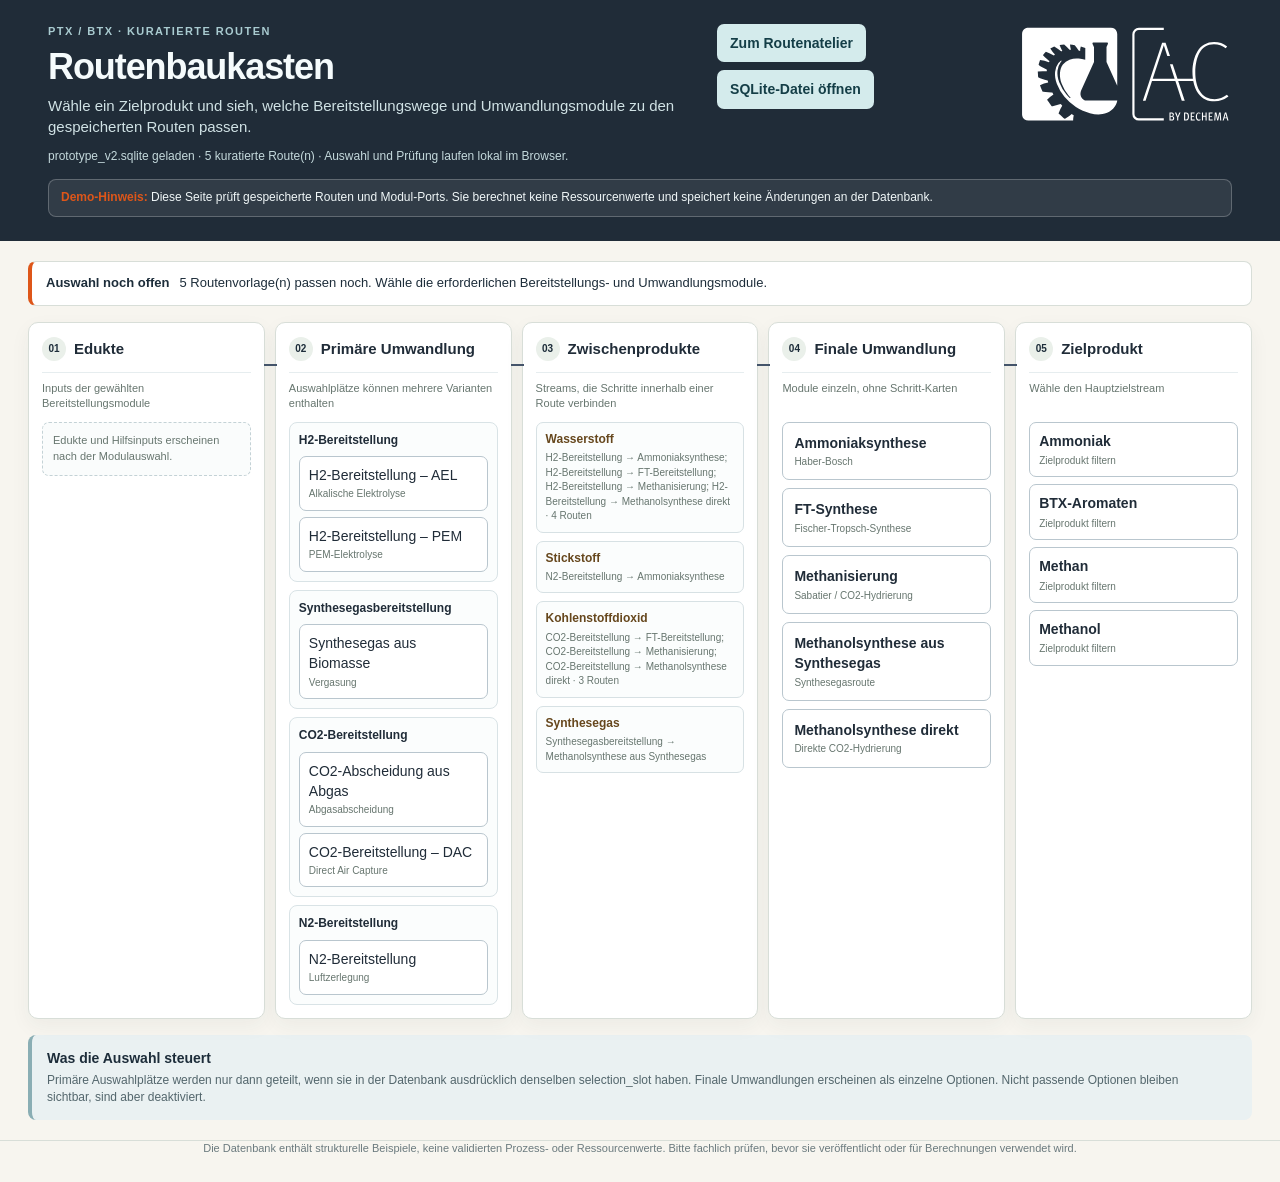
==== index.html @ 5609c254 "first draft of UI" ====
<!doctype html>
<html lang="de">
<head>
<meta charset="utf-8">
<meta name="viewport" content="width=device-width, initial-scale=1">
<title>Routenbaukasten – PtX / BtX</title>
<link href="favicon.ico" rel="icon">
<link rel="stylesheet" href="styles.css">

<style>
:root {
  --ink: #202C38; /* AC Farbe */
  --green: #7FC818; /* AC Farbe */
  --mint: #44546A;  /* AC Farbe */
  --amber: #DE5619; /* AC Farbe */
  --paper: #f7f5ef; /* Backgroundfarbe */
  --white: #fff;
  --text: #1D2D3A;  /* AC Farbe */
  --muted: #67766f;
  --line: #d8ded8;
  --pale: #eaf0ea;
  --error: #9d443c;
  font-family: Inter, "Segoe UI", Arial, sans-serif;
  color: var(--text);
  background: var(--paper);
}
*{box-sizing:border-box}body{margin:0;font-size:14px;line-height:1.45}.top{background:var(--ink);color:#f5fbfc;padding:24px clamp(16px,4vw,48px)}.top-inner{max-width:1500px;margin:auto;display:flex;justify-content:space-between;align-items:flex-start;gap:18px}.eyebrow{text-transform:uppercase;letter-spacing:.13em;font-size:11px;font-weight:750;color:#a9cbd0;margin:0 0 7px}h1{font-size:clamp(24px,3vw,36px);line-height:1.1;letter-spacing:-.03em;margin:0 0 8px}.lede{margin:0;color:#d0e2e5;max-width:720px}.top-actions{display:flex;align-items:center;gap:8px;flex-wrap:wrap}.button,.file-label{border:0;border-radius:7px;padding:9px 13px;font:inherit;font-weight:700;cursor:pointer}.file-label{background:#d4ebec;color:#143e47}.file-label:hover{background:#fff}.button.secondary{background:#d4ebec;color:#143e47}.button.secondary:hover{background:#fff}.db-file{position:absolute;left:-10000px;width:1px;height:1px;opacity:0}.statusline{max-width:1500px;margin:10px auto 0;color:#c4d9dc;font-size:12px}.notice{max-width:1500px;margin:14px auto 0;border:1px solid rgba(255,255,255,.23);background:rgba(255,255,255,.08);border-radius:8px;padding:9px 12px;color:#f0f7f8;font-size:12px}.notice strong{color:var(--amber)}main{max-width:1500px;margin:20px auto;padding:0 clamp(12px,2.2vw,28px)}.status-panel{display:flex;gap:10px;align-items:baseline;padding:12px 14px;border-radius:8px;background:white;border:1px solid var(--line);margin-bottom:16px}.status-panel strong{white-space:nowrap}.status-panel[data-state="valid"]{border-left:4px solid var(--green)}.status-panel[data-state="invalid"]{border-left:4px solid var(--red)}.status-panel[data-state="open"]{border-left:4px solid var(--amber)}.route-board{display:grid;grid-template-columns:repeat(5,minmax(0,1fr));gap:10px;align-items:stretch}.stage{min-width:0;background:#fff;border:1px solid var(--line);border-radius:10px;box-shadow:0 7px 20px rgba(31,55,64,.05);padding:13px;display:flex;flex-direction:column}.stage-heading{display:flex;align-items:center;gap:8px;border-bottom:1px solid #e6edef;padding-bottom:9px}.stage-heading>span{font-size:10px;font-weight:800;color:var(--teal);background:var(--pale);border-radius:99px;padding:4px 6px}.stage-heading h2{font-size:15px;line-height:1.2;margin:0}.stage-caption{color:var(--muted);font-size:11px;margin:8px 0 10px;min-height:31px}.stage-content{display:grid;gap:8px;align-content:start;min-height:150px}.step-card{border:1px solid #d9e3e6;border-radius:8px;padding:9px;background:#fbfdfd}.step-card>strong{display:block;font-size:12px;margin-bottom:7px}.slot-note{display:block;color:var(--muted);font-size:10px;margin-top:3px}.option-list{display:grid;gap:6px}.module-option,.final-option,.target-option{width:100%;border:1px solid #b9c6ce;border-radius:7px;padding:8px 9px;background:#fff;color:var(--ink);font:inherit;text-align:left;cursor:pointer}.module-option:hover:not(:disabled),.final-option:hover:not(:disabled),.target-option:hover:not(:disabled){border-color:var(--teal);background:#f1f8f8}.module-option[aria-pressed="true"],.final-option[aria-pressed="true"],.target-option[aria-pressed="true"]{border-color:#17616e;background:#e7f3f3;box-shadow:inset 3px 0 #17616e}.module-option:disabled,.final-option:disabled,.target-option:disabled,.stream-chip.is-disabled{opacity:.45;cursor:not-allowed}.module-option:focus-visible,.final-option:focus-visible,.target-option:focus-visible{outline:3px solid #e2a72e;outline-offset:2px}.final-option{padding:10px 11px;font-weight:650}.option-sub{display:block;font-weight:400;font-size:10px;color:var(--muted);margin-top:2px}.ports{display:flex;flex-wrap:wrap;gap:4px;margin-top:7px}.port-tag{font-size:9px;border-radius:99px;padding:3px 6px;background:#edf2f3;color:#42565d}.port-tag.input{background:#e9f2ed;color:#286148}.port-tag.output{background:#eaf1f8;color:#31577d}.input-chip,.stream-chip,.product-card{border:1px solid #d7e1e4;border-radius:7px;padding:8px 9px;background:#fbfdfd;min-width:0}.input-chip span,.stream-chip span{display:block;font-size:12px;font-weight:650}.input-chip small,.stream-chip small{display:block;font-size:10px;color:var(--muted);margin-top:3px}.empty-state{border:1px dashed #c4d2d6;border-radius:7px;padding:10px;color:var(--muted);font-size:11px;background:#fafcfc}.product-list{display:grid;gap:7px}.target-option{display:grid;gap:3px}.target-option small{font-size:10px;color:var(--muted);font-weight:400}.validation{margin-top:16px;display:grid;grid-template-columns:minmax(0,1fr) auto;gap:12px;align-items:start;background:#eaf1f2;border-left:4px solid #8aaeb4;border-radius:8px;padding:13px 15px}.validation h2{font-size:14px;margin:0 0 4px}.validation p{font-size:12px;color:#53666c;margin:0}.foot{max-width:1500px;margin:0 auto;padding:0 clamp(12px,2.2vw,28px) 25px;color:#6b7a7e;font-size:11px}.loading{opacity:.65;pointer-events:none}@media(max-width:1100px){.route-board{grid-template-columns:repeat(3,minmax(0,1fr))}.stage:nth-child(4),.stage:nth-child(5){min-height:230px}}@media(max-width:700px){.top-inner{display:grid}.route-board{grid-template-columns:repeat(2,minmax(0,1fr))}}@media(max-width:480px){.route-board{grid-template-columns:1fr}.stage-content{min-height:80px}.validation{grid-template-columns:1fr}.top-actions>*{flex:1}}@media(prefers-reduced-motion:reduce){*,*::before,*::after{scroll-behavior:auto!important;transition:none!important}}
</style>
</head>
<body>
<header class="top">
  <div class="top-inner">
    <div><p class="eyebrow">PtX / BtX · kuratierte Routen</p><h1>Routenbaukasten</h1><p class="lede">Wähle ein Zielprodukt und sieh, welche Bereitstellungswege und Umwandlungsmodule zu den gespeicherten Routen passen.</p></div>
    <div class="top-actions"><a class="button secondary" href="editor.html" style="text-decoration:none">Zum Routenatelier</a><label class="file-label" for="dbFile">SQLite-Datei öffnen</label><input class="db-file" id="dbFile" type="file" accept=".sqlite,.sqlite3,.db,application/octet-stream"></div>
    <img src="DEC_AC-Kombi-Logo_Weiss.svg" alt="DEC AC Kombi Logo" height="100" align="right" width="auto">
  </div>
  <div id="dbStatus" class="statusline" aria-live="polite">Lade die Demo-Datenbank …</div>
  <div class="notice"><strong>Demo-Hinweis:</strong> Diese Seite prüft gespeicherte Routen und Modul-Ports. Sie berechnet keine Ressourcenwerte und speichert keine Änderungen an der Datenbank.</div>

</header>
<main>
  <section id="routeStatus" class="status-panel" aria-live="polite"><strong>Routenprüfung</strong><span>Daten werden geladen …</span></section>
  <section id="routeBoard" class="route-board" aria-label="Prozessphasen">
    <section class="stage"><div class="stage-heading"><span>01</span><h2>Edukte</h2></div><p class="stage-caption">Inputs der gewählten Bereitstellungsmodule</p><div id="feedstockStage" class="stage-content"></div></section>
    <section class="stage"><div class="stage-heading"><span>02</span><h2>Primäre Umwandlung</h2></div><p class="stage-caption">Auswahlplätze können mehrere Varianten enthalten</p><div id="primaryStage" class="stage-content"></div></section>
    <section class="stage"><div class="stage-heading"><span>03</span><h2>Zwischenprodukte</h2></div><p class="stage-caption">Streams, die Schritte innerhalb einer Route verbinden</p><div id="intermediateStage" class="stage-content"></div></section>
    <section class="stage"><div class="stage-heading"><span>04</span><h2>Finale Umwandlung</h2></div><p class="stage-caption">Module einzeln, ohne Schritt-Karten</p><div id="finalStage" class="stage-content"></div></section>
    <section class="stage"><div class="stage-heading"><span>05</span><h2>Zielprodukt</h2></div><p class="stage-caption">Wähle den Hauptzielstream</p><div id="targetStage" class="stage-content"></div></section>
  </section>
  <section class="validation"><div><h2>Was die Auswahl steuert</h2><p>Primäre Auswahlplätze werden nur dann geteilt, wenn sie in der Datenbank ausdrücklich denselben selection_slot haben. Finale Umwandlungen erscheinen als einzelne Optionen. Nicht passende Optionen bleiben sichtbar, sind aber deaktiviert.</p></div></section>
</main>
<footer class="foot">Die Datenbank enthält strukturelle Beispiele, keine validierten Prozess- oder Ressourcenwerte. Bitte fachlich prüfen, bevor sie veröffentlicht oder für Berechnungen verwendet wird.</footer>
<script src="vendor/sql-wasm.js"></script>
<script src="app.js" defer></script>
</body>
</html>
---- styles.css ----
:root {
  --ink: #202C38; /* AC Farbe */
  --green: #7FC818; /* AC Farbe */
  --mint: #44546A;  /* AC Farbe */
  --amber: #DE5619; /* AC Farbe */
  --paper: #f7f5ef; /* Backgroundfarbe */
  --white: #fff;
  --text: #1D2D3A;  /* AC Farbe */
  --muted: #67766f;
  --line: #d8ded8;
  --pale: #eaf0ea;
  --error: #9d443c;
  font-family: Inter, "Segoe UI", Arial, sans-serif;
  color: var(--text);
  background: var(--paper);
}
* { box-sizing: border-box; }
body { margin: 0; min-width: 320px; }
.topbar { display: flex; justify-content: space-between; align-items: flex-start; gap: 24px; padding: 34px clamp(20px, 4vw, 58px) 28px; background: var(--ink); color: var(--white); }
.eyebrow { margin: 0 0 9px; font-size: 11px; font-weight: 800; letter-spacing: .14em; color: #b8d0c1; }
h1, h2, p { margin-top: 0; }
h1 { max-width: 900px; margin-bottom: 10px; font-size: clamp(25px, 3vw, 38px); line-height: 1.1; }
.lede { margin-bottom: 0; color: #d5e2d9; font-size: 15px; }
.offline-badge { flex: 0 0 auto; margin-top: 5px; padding: 9px 13px; border: 1px solid #52786b; border-radius: 999px; color: #e4efe7; font-size: 12px; white-space: nowrap; }
.status-dot { display: inline-block; width: 8px; height: 8px; margin-right: 7px; border-radius: 50%; background: #79c59b; }
main { max-width: 1500px; margin: auto; padding: 26px clamp(16px, 3vw, 44px) 42px; }
.toolbar { display: flex; align-items: end; justify-content: space-between; gap: 24px; margin-bottom: 16px; }
.field { display: grid; gap: 7px; min-width: min(520px, 100%); }
label { font-size: 12px; font-weight: 750; color: var(--ink); }
select { width: 100%; padding: 12px 14px; border: 1px solid #bfcfc3; border-radius: 8px; background: var(--white); color: var(--text); font: inherit; }
select:focus, button:focus-visible, summary:focus-visible { outline: 3px solid #e8b773; outline-offset: 2px; }
.demo-note { max-width: 400px; padding: 10px 13px; border-left: 3px solid var(--amber); color: var(--muted); font-size: 12px; }
.status-panel { display: flex; gap: 12px; align-items: baseline; padding: 12px 15px; margin-bottom: 16px; border: 1px solid var(--line); border-radius: 8px; background: var(--white); font-size: 13px; }
.status-panel[data-state="valid"] { border-color: #9ac3a8; background: #eff7f0; }
.status-panel[data-state="invalid"] { border-color: #ddb0a9; background: #fff4f1; color: var(--error); }
.route-board { display: grid; grid-template-columns: repeat(5, minmax(180px, 1fr)); gap: 12px; align-items: stretch; }
.stage { position: relative; min-height: 280px; padding: 17px 14px; border: 1px solid var(--line); border-radius: 10px; background: var(--white); }
.stage:not(:last-child)::after { content: ""; position: absolute; z-index: 1; top: 41px; right: -13px; width: 13px; border-top: 2px solid var(--mint); }
.stage-heading { display: flex; align-items: start; gap: 8px; min-height: 37px; }
.stage-heading span { display: inline-grid; place-items: center; flex: 0 0 24px; width: 24px; height: 24px; border-radius: 50%; background: var(--green); color: var(--white); font-size: 10px; font-weight: 800; }
.stage h2 { margin: 1px 0 0; color: var(--ink); font-size: 14px; line-height: 1.2; }
.stage-caption { min-height: 32px; margin: 6px 0 13px; color: var(--muted); font-size: 11px; line-height: 1.35; }
.stage-content { display: grid; gap: 9px; }
.step-card, .stream-chip, .empty-state, .product-card, .input-chip { padding: 10px; border: 1px solid var(--line); border-radius: 7px; background: #fbfcfa; }

.step-card strong { display: block; margin-bottom: 7px; color: var(--ink); font-size: 12px; }
.step-card select { margin-bottom: 7px; padding: 8px; font-size: 11px; }
.ports { display: flex; flex-wrap: wrap; gap: 4px; }
.port-tag { padding: 3px 6px; border-radius: 999px; background: var(--pale); color: #395a4d; font-size: 9px; }
.port-tag.input::before { content: "IN · "; font-weight: 800; }
.port-tag.output { background: #f6ead9; color: #774a1b; }
.port-tag.output::before { content: "OUT · "; font-weight: 800; }
.input-chip { display: flex; justify-content: space-between; gap: 6px; font-size: 11px; }
.input-chip small { color: var(--muted); }
.stream-chip { border-color: #d4b885; background: #fbf5eb; color: #66471d; font-size: 11px; font-weight: 700; }
.stream-chip small { display: block; margin-top: 4px; color: var(--muted); font-size: 9px; font-weight: 400; }
.product-card { padding: 15px 11px; border-color: #a8c6b0; background: var(--pale); text-align: center; }
.product-card strong { display: block; color: var(--ink); font-size: 18px; }
.product-card span { display: block; margin-top: 7px; color: var(--muted); font-size: 10px; }
.empty-state { color: var(--muted); font-size: 11px; line-height: 1.45; }
.validation-section { display: grid; grid-template-columns: minmax(280px, 1.3fr) auto minmax(250px, 1fr); align-items: center; gap: 18px; margin-top: 20px; padding: 18px 20px; border-radius: 10px; background: var(--ink); color: var(--white); }
/* .validation-section .eyebrow { margin-bottom: 5px; color: #f0c58f; } */
.validation-section .eyebrow { margin-bottom: 5px; color: var(--amber); }
.validation-section h2 { margin-bottom: 6px; font-size: 18px; }
.validation-section p:not(.eyebrow) { max-width: 650px; margin-bottom: 0; color: #d5e2d9; font-size: 12px; line-height: 1.45; }
.secondary-button { padding: 10px 13px; border: 1px solid #efc58c; border-radius: 7px; background: transparent; color: #ffe2b9; font: inherit; font-size: 11px; font-weight: 700; cursor: pointer; }
.secondary-button:hover { background: #294f46; }
.connection-status { min-height: 40px; padding: 10px 12px; border-radius: 7px; background: #25483f; color: #ecf3ee; font-size: 11px; line-height: 1.4; }
.connection-status[data-state="invalid"] { background: #6e332d; color: #ffe8e4; }
.schema-preview { margin-top: 18px; padding: 15px 18px; border: 1px solid var(--line); border-radius: 9px; background: var(--white); }
.schema-preview summary { color: var(--ink); font-size: 13px; font-weight: 800; cursor: pointer; }
.schema-grid { display: grid; grid-template-columns: repeat(3, 1fr); gap: 9px; margin-top: 15px; }
.schema-grid div { display: grid; gap: 5px; padding: 11px; border-radius: 7px; background: #f1f5f0; }
.schema-grid b { color: var(--green); font-size: 11px; }
.schema-grid span, .schema-footnote { color: var(--muted); font-size: 10px; line-height: 1.4; }
.schema-footnote { margin: 12px 0 0; }
footer { padding: 15px 20px; border-top: 1px solid var(--line); color: var(--muted); font-size: 10px; text-align: center; }
@media (max-width: 1100px) { .route-board { grid-template-columns: repeat(3, minmax(180px, 1fr)); } .stage:not(:last-child)::after { display: none; } .validation-section { grid-template-columns: 1fr 1fr; } .validation-section > div:first-child { grid-column: 1 / -1; } }
@media (max-width: 680px) { .topbar, .toolbar { display: grid; } .offline-badge { justify-self: start; } .route-board { grid-template-columns: 1fr; } .stage { min-height: auto; } .validation-section { grid-template-columns: 1fr; } .validation-section > div:first-child { grid-column: auto; } .schema-grid { grid-template-columns: 1fr; } }
@media (prefers-reduced-motion: no-preference) { .stage, .step-card { transition: border-color .16s ease, transform .16s ease; } .step-card:hover { transform: translateY(-1px); border-color: var(--mint); } }
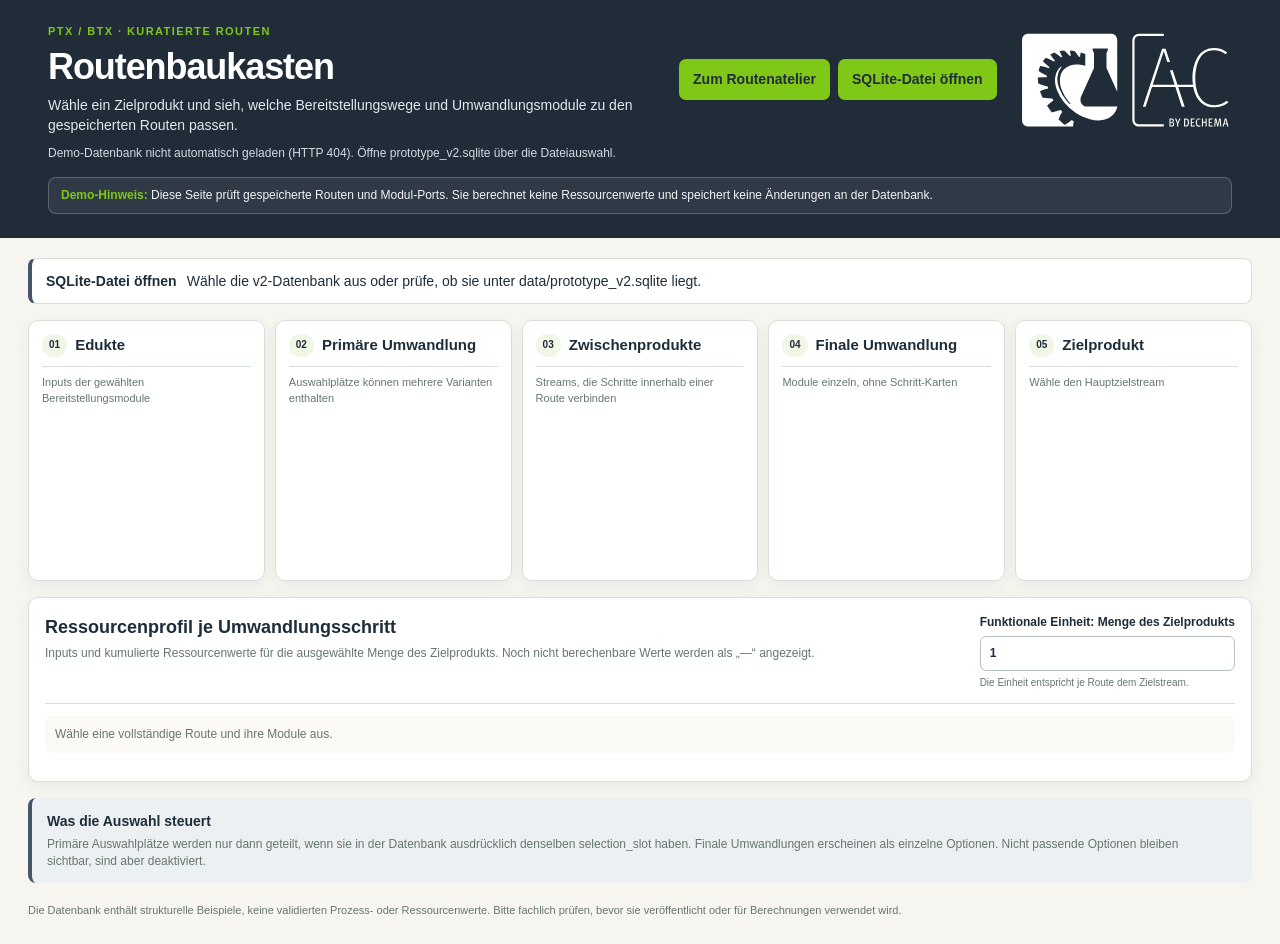
==== commit 45eb3c0b: "added graphs" ====
--- a/index.html
+++ b/index.html
@@ -7,25 +7,7 @@
 <link href="favicon.ico" rel="icon">
 <link rel="stylesheet" href="styles.css">
 
-<style>
-:root {
-  --ink: #202C38; /* AC Farbe */
-  --green: #7FC818; /* AC Farbe */
-  --mint: #44546A;  /* AC Farbe */
-  --amber: #DE5619; /* AC Farbe */
-  --paper: #f7f5ef; /* Backgroundfarbe */
-  --white: #fff;
-  --text: #1D2D3A;  /* AC Farbe */
-  --muted: #67766f;
-  --line: #d8ded8;
-  --pale: #eaf0ea;
-  --error: #9d443c;
-  font-family: Inter, "Segoe UI", Arial, sans-serif;
-  color: var(--text);
-  background: var(--paper);
-}
-*{box-sizing:border-box}body{margin:0;font-size:14px;line-height:1.45}.top{background:var(--ink);color:#f5fbfc;padding:24px clamp(16px,4vw,48px)}.top-inner{max-width:1500px;margin:auto;display:flex;justify-content:space-between;align-items:flex-start;gap:18px}.eyebrow{text-transform:uppercase;letter-spacing:.13em;font-size:11px;font-weight:750;color:#a9cbd0;margin:0 0 7px}h1{font-size:clamp(24px,3vw,36px);line-height:1.1;letter-spacing:-.03em;margin:0 0 8px}.lede{margin:0;color:#d0e2e5;max-width:720px}.top-actions{display:flex;align-items:center;gap:8px;flex-wrap:wrap}.button,.file-label{border:0;border-radius:7px;padding:9px 13px;font:inherit;font-weight:700;cursor:pointer}.file-label{background:#d4ebec;color:#143e47}.file-label:hover{background:#fff}.button.secondary{background:#d4ebec;color:#143e47}.button.secondary:hover{background:#fff}.db-file{position:absolute;left:-10000px;width:1px;height:1px;opacity:0}.statusline{max-width:1500px;margin:10px auto 0;color:#c4d9dc;font-size:12px}.notice{max-width:1500px;margin:14px auto 0;border:1px solid rgba(255,255,255,.23);background:rgba(255,255,255,.08);border-radius:8px;padding:9px 12px;color:#f0f7f8;font-size:12px}.notice strong{color:var(--amber)}main{max-width:1500px;margin:20px auto;padding:0 clamp(12px,2.2vw,28px)}.status-panel{display:flex;gap:10px;align-items:baseline;padding:12px 14px;border-radius:8px;background:white;border:1px solid var(--line);margin-bottom:16px}.status-panel strong{white-space:nowrap}.status-panel[data-state="valid"]{border-left:4px solid var(--green)}.status-panel[data-state="invalid"]{border-left:4px solid var(--red)}.status-panel[data-state="open"]{border-left:4px solid var(--amber)}.route-board{display:grid;grid-template-columns:repeat(5,minmax(0,1fr));gap:10px;align-items:stretch}.stage{min-width:0;background:#fff;border:1px solid var(--line);border-radius:10px;box-shadow:0 7px 20px rgba(31,55,64,.05);padding:13px;display:flex;flex-direction:column}.stage-heading{display:flex;align-items:center;gap:8px;border-bottom:1px solid #e6edef;padding-bottom:9px}.stage-heading>span{font-size:10px;font-weight:800;color:var(--teal);background:var(--pale);border-radius:99px;padding:4px 6px}.stage-heading h2{font-size:15px;line-height:1.2;margin:0}.stage-caption{color:var(--muted);font-size:11px;margin:8px 0 10px;min-height:31px}.stage-content{display:grid;gap:8px;align-content:start;min-height:150px}.step-card{border:1px solid #d9e3e6;border-radius:8px;padding:9px;background:#fbfdfd}.step-card>strong{display:block;font-size:12px;margin-bottom:7px}.slot-note{display:block;color:var(--muted);font-size:10px;margin-top:3px}.option-list{display:grid;gap:6px}.module-option,.final-option,.target-option{width:100%;border:1px solid #b9c6ce;border-radius:7px;padding:8px 9px;background:#fff;color:var(--ink);font:inherit;text-align:left;cursor:pointer}.module-option:hover:not(:disabled),.final-option:hover:not(:disabled),.target-option:hover:not(:disabled){border-color:var(--teal);background:#f1f8f8}.module-option[aria-pressed="true"],.final-option[aria-pressed="true"],.target-option[aria-pressed="true"]{border-color:#17616e;background:#e7f3f3;box-shadow:inset 3px 0 #17616e}.module-option:disabled,.final-option:disabled,.target-option:disabled,.stream-chip.is-disabled{opacity:.45;cursor:not-allowed}.module-option:focus-visible,.final-option:focus-visible,.target-option:focus-visible{outline:3px solid #e2a72e;outline-offset:2px}.final-option{padding:10px 11px;font-weight:650}.option-sub{display:block;font-weight:400;font-size:10px;color:var(--muted);margin-top:2px}.ports{display:flex;flex-wrap:wrap;gap:4px;margin-top:7px}.port-tag{font-size:9px;border-radius:99px;padding:3px 6px;background:#edf2f3;color:#42565d}.port-tag.input{background:#e9f2ed;color:#286148}.port-tag.output{background:#eaf1f8;color:#31577d}.input-chip,.stream-chip,.product-card{border:1px solid #d7e1e4;border-radius:7px;padding:8px 9px;background:#fbfdfd;min-width:0}.input-chip span,.stream-chip span{display:block;font-size:12px;font-weight:650}.input-chip small,.stream-chip small{display:block;font-size:10px;color:var(--muted);margin-top:3px}.empty-state{border:1px dashed #c4d2d6;border-radius:7px;padding:10px;color:var(--muted);font-size:11px;background:#fafcfc}.product-list{display:grid;gap:7px}.target-option{display:grid;gap:3px}.target-option small{font-size:10px;color:var(--muted);font-weight:400}.validation{margin-top:16px;display:grid;grid-template-columns:minmax(0,1fr) auto;gap:12px;align-items:start;background:#eaf1f2;border-left:4px solid #8aaeb4;border-radius:8px;padding:13px 15px}.validation h2{font-size:14px;margin:0 0 4px}.validation p{font-size:12px;color:#53666c;margin:0}.foot{max-width:1500px;margin:0 auto;padding:0 clamp(12px,2.2vw,28px) 25px;color:#6b7a7e;font-size:11px}.loading{opacity:.65;pointer-events:none}@media(max-width:1100px){.route-board{grid-template-columns:repeat(3,minmax(0,1fr))}.stage:nth-child(4),.stage:nth-child(5){min-height:230px}}@media(max-width:700px){.top-inner{display:grid}.route-board{grid-template-columns:repeat(2,minmax(0,1fr))}}@media(max-width:480px){.route-board{grid-template-columns:1fr}.stage-content{min-height:80px}.validation{grid-template-columns:1fr}.top-actions>*{flex:1}}@media(prefers-reduced-motion:reduce){*,*::before,*::after{scroll-behavior:auto!important;transition:none!important}}
-</style>
+
 </head>
 <body>
 <header class="top">
@@ -47,6 +29,27 @@
     <section class="stage"><div class="stage-heading"><span>04</span><h2>Finale Umwandlung</h2></div><p class="stage-caption">Module einzeln, ohne Schritt-Karten</p><div id="finalStage" class="stage-content"></div></section>
     <section class="stage"><div class="stage-heading"><span>05</span><h2>Zielprodukt</h2></div><p class="stage-caption">Wähle den Hauptzielstream</p><div id="targetStage" class="stage-content"></div></section>
   </section>
+  <section class="lca-panel" aria-labelledby="lcaHeading">
+  <div class="lca-head">
+    <div>
+      <h2 id="lcaHeading">Ressourcenprofil je Umwandlungsschritt</h2>
+      <p>
+        Inputs und kumulierte Ressourcenwerte für die ausgewählte Menge des Zielprodukts.
+        Noch nicht berechenbare Werte werden als „—“ angezeigt.
+      </p>
+    </div>
+
+    <label class="lca-fu" for="lcaFuAmount">
+      <span>Funktionale Einheit: Menge des Zielprodukts</span>
+      <input id="lcaFuAmount" type="number" min="0.000001" step="any" value="1">
+      <small>Die Einheit entspricht je Route dem Zielstream.</small>
+    </label>
+  </div>
+
+  <div id="lcaResults" aria-live="polite">
+    <p class="lca-empty">Wähle eine vollständige Route und ihre Module aus.</p>
+  </div>
+</section>
   <section class="validation"><div><h2>Was die Auswahl steuert</h2><p>Primäre Auswahlplätze werden nur dann geteilt, wenn sie in der Datenbank ausdrücklich denselben selection_slot haben. Finale Umwandlungen erscheinen als einzelne Optionen. Nicht passende Optionen bleiben sichtbar, sind aber deaktiviert.</p></div></section>
 </main>
 <footer class="foot">Die Datenbank enthält strukturelle Beispiele, keine validierten Prozess- oder Ressourcenwerte. Bitte fachlich prüfen, bevor sie veröffentlicht oder für Berechnungen verwendet wird.</footer>
--- a/styles.css
+++ b/styles.css
@@ -1,80 +1,1086 @@
+/*
+  PtX / BtX Routenbaukasten
+  Zentrale Stylesheet-Datei fuer index.html
+  AC-Farben aus dem Prototyp:
+  Dunkelblau #202C38 | Gruen #7FC818 | Slate #44546A | Orange #DE5619
+*/
+
+
+/* 1. Design-Tokens -------------------------------------------------------- */
 :root {
-  --ink: #202C38; /* AC Farbe */
-  --green: #7FC818; /* AC Farbe */
-  --mint: #44546A;  /* AC Farbe */
-  --amber: #DE5619; /* AC Farbe */
-  --paper: #f7f5ef; /* Backgroundfarbe */
-  --white: #fff;
-  --text: #1D2D3A;  /* AC Farbe */
+  --ac-ink: #202C38;
+  --ac-green: #7FC818;
+  --ac-slate: #44546A;
+  --ac-orange: #DE5619;
+  --ac-text: #1D2D3A;
+
+
+  --page: #f7f5ef;
+  --surface: #ffffff;
+  --surface-soft: #fbfaf6;
+  --line: #d8ded8;
   --muted: #67766f;
-  --line: #d8ded8;
-  --pale: #eaf0ea;
-  --error: #9d443c;
+  --green-soft: #f0f7e6;
+  --slate-soft: #edf0f3;
+  --orange-soft: #fff1e9;
+
+
+  --bar-upstream: var(--ac-slate);
+  --bar-module: var(--ac-green);
+  --focus: var(--ac-orange);
+  --shadow: 0 5px 16px rgba(32, 44, 56, .06);
+
+
   font-family: Inter, "Segoe UI", Arial, sans-serif;
-  color: var(--text);
-  background: var(--paper);
-}
-* { box-sizing: border-box; }
-body { margin: 0; min-width: 320px; }
-.topbar { display: flex; justify-content: space-between; align-items: flex-start; gap: 24px; padding: 34px clamp(20px, 4vw, 58px) 28px; background: var(--ink); color: var(--white); }
-.eyebrow { margin: 0 0 9px; font-size: 11px; font-weight: 800; letter-spacing: .14em; color: #b8d0c1; }
-h1, h2, p { margin-top: 0; }
-h1 { max-width: 900px; margin-bottom: 10px; font-size: clamp(25px, 3vw, 38px); line-height: 1.1; }
-.lede { margin-bottom: 0; color: #d5e2d9; font-size: 15px; }
-.offline-badge { flex: 0 0 auto; margin-top: 5px; padding: 9px 13px; border: 1px solid #52786b; border-radius: 999px; color: #e4efe7; font-size: 12px; white-space: nowrap; }
-.status-dot { display: inline-block; width: 8px; height: 8px; margin-right: 7px; border-radius: 50%; background: #79c59b; }
-main { max-width: 1500px; margin: auto; padding: 26px clamp(16px, 3vw, 44px) 42px; }
-.toolbar { display: flex; align-items: end; justify-content: space-between; gap: 24px; margin-bottom: 16px; }
-.field { display: grid; gap: 7px; min-width: min(520px, 100%); }
-label { font-size: 12px; font-weight: 750; color: var(--ink); }
-select { width: 100%; padding: 12px 14px; border: 1px solid #bfcfc3; border-radius: 8px; background: var(--white); color: var(--text); font: inherit; }
-select:focus, button:focus-visible, summary:focus-visible { outline: 3px solid #e8b773; outline-offset: 2px; }
-.demo-note { max-width: 400px; padding: 10px 13px; border-left: 3px solid var(--amber); color: var(--muted); font-size: 12px; }
-.status-panel { display: flex; gap: 12px; align-items: baseline; padding: 12px 15px; margin-bottom: 16px; border: 1px solid var(--line); border-radius: 8px; background: var(--white); font-size: 13px; }
-.status-panel[data-state="valid"] { border-color: #9ac3a8; background: #eff7f0; }
-.status-panel[data-state="invalid"] { border-color: #ddb0a9; background: #fff4f1; color: var(--error); }
-.route-board { display: grid; grid-template-columns: repeat(5, minmax(180px, 1fr)); gap: 12px; align-items: stretch; }
-.stage { position: relative; min-height: 280px; padding: 17px 14px; border: 1px solid var(--line); border-radius: 10px; background: var(--white); }
-.stage:not(:last-child)::after { content: ""; position: absolute; z-index: 1; top: 41px; right: -13px; width: 13px; border-top: 2px solid var(--mint); }
-.stage-heading { display: flex; align-items: start; gap: 8px; min-height: 37px; }
-.stage-heading span { display: inline-grid; place-items: center; flex: 0 0 24px; width: 24px; height: 24px; border-radius: 50%; background: var(--green); color: var(--white); font-size: 10px; font-weight: 800; }
-.stage h2 { margin: 1px 0 0; color: var(--ink); font-size: 14px; line-height: 1.2; }
-.stage-caption { min-height: 32px; margin: 6px 0 13px; color: var(--muted); font-size: 11px; line-height: 1.35; }
-.stage-content { display: grid; gap: 9px; }
-.step-card, .stream-chip, .empty-state, .product-card, .input-chip { padding: 10px; border: 1px solid var(--line); border-radius: 7px; background: #fbfcfa; }
-
-.step-card strong { display: block; margin-bottom: 7px; color: var(--ink); font-size: 12px; }
-.step-card select { margin-bottom: 7px; padding: 8px; font-size: 11px; }
-.ports { display: flex; flex-wrap: wrap; gap: 4px; }
-.port-tag { padding: 3px 6px; border-radius: 999px; background: var(--pale); color: #395a4d; font-size: 9px; }
-.port-tag.input::before { content: "IN · "; font-weight: 800; }
-.port-tag.output { background: #f6ead9; color: #774a1b; }
-.port-tag.output::before { content: "OUT · "; font-weight: 800; }
-.input-chip { display: flex; justify-content: space-between; gap: 6px; font-size: 11px; }
-.input-chip small { color: var(--muted); }
-.stream-chip { border-color: #d4b885; background: #fbf5eb; color: #66471d; font-size: 11px; font-weight: 700; }
-.stream-chip small { display: block; margin-top: 4px; color: var(--muted); font-size: 9px; font-weight: 400; }
-.product-card { padding: 15px 11px; border-color: #a8c6b0; background: var(--pale); text-align: center; }
-.product-card strong { display: block; color: var(--ink); font-size: 18px; }
-.product-card span { display: block; margin-top: 7px; color: var(--muted); font-size: 10px; }
-.empty-state { color: var(--muted); font-size: 11px; line-height: 1.45; }
-.validation-section { display: grid; grid-template-columns: minmax(280px, 1.3fr) auto minmax(250px, 1fr); align-items: center; gap: 18px; margin-top: 20px; padding: 18px 20px; border-radius: 10px; background: var(--ink); color: var(--white); }
-/* .validation-section .eyebrow { margin-bottom: 5px; color: #f0c58f; } */
-.validation-section .eyebrow { margin-bottom: 5px; color: var(--amber); }
-.validation-section h2 { margin-bottom: 6px; font-size: 18px; }
-.validation-section p:not(.eyebrow) { max-width: 650px; margin-bottom: 0; color: #d5e2d9; font-size: 12px; line-height: 1.45; }
-.secondary-button { padding: 10px 13px; border: 1px solid #efc58c; border-radius: 7px; background: transparent; color: #ffe2b9; font: inherit; font-size: 11px; font-weight: 700; cursor: pointer; }
-.secondary-button:hover { background: #294f46; }
-.connection-status { min-height: 40px; padding: 10px 12px; border-radius: 7px; background: #25483f; color: #ecf3ee; font-size: 11px; line-height: 1.4; }
-.connection-status[data-state="invalid"] { background: #6e332d; color: #ffe8e4; }
-.schema-preview { margin-top: 18px; padding: 15px 18px; border: 1px solid var(--line); border-radius: 9px; background: var(--white); }
-.schema-preview summary { color: var(--ink); font-size: 13px; font-weight: 800; cursor: pointer; }
-.schema-grid { display: grid; grid-template-columns: repeat(3, 1fr); gap: 9px; margin-top: 15px; }
-.schema-grid div { display: grid; gap: 5px; padding: 11px; border-radius: 7px; background: #f1f5f0; }
-.schema-grid b { color: var(--green); font-size: 11px; }
-.schema-grid span, .schema-footnote { color: var(--muted); font-size: 10px; line-height: 1.4; }
-.schema-footnote { margin: 12px 0 0; }
-footer { padding: 15px 20px; border-top: 1px solid var(--line); color: var(--muted); font-size: 10px; text-align: center; }
-@media (max-width: 1100px) { .route-board { grid-template-columns: repeat(3, minmax(180px, 1fr)); } .stage:not(:last-child)::after { display: none; } .validation-section { grid-template-columns: 1fr 1fr; } .validation-section > div:first-child { grid-column: 1 / -1; } }
-@media (max-width: 680px) { .topbar, .toolbar { display: grid; } .offline-badge { justify-self: start; } .route-board { grid-template-columns: 1fr; } .stage { min-height: auto; } .validation-section { grid-template-columns: 1fr; } .validation-section > div:first-child { grid-column: auto; } .schema-grid { grid-template-columns: 1fr; } }
-@media (prefers-reduced-motion: no-preference) { .stage, .step-card { transition: border-color .16s ease, transform .16s ease; } .step-card:hover { transform: translateY(-1px); border-color: var(--mint); } }
+  color: var(--ac-text);
+  background: var(--page);
+  color-scheme: light;
+}
+
+
+/* 2. Grundlayout und Barrierefreiheit ------------------------------------ */
+*,
+*::before,
+*::after {
+  box-sizing: border-box;
+}
+
+
+html {
+  min-width: 320px;
+}
+
+
+body {
+  margin: 0;
+  background: var(--page);
+  color: var(--ac-text);
+  font-size: 14px;
+  line-height: 1.45;
+}
+
+
+button,
+input {
+  font: inherit;
+}
+
+
+button,
+a,
+label {
+  -webkit-tap-highlight-color: transparent;
+}
+
+
+:focus-visible {
+  outline: 3px solid var(--focus);
+  outline-offset: 2px;
+}
+
+
+/* 3. Kopfbereich ---------------------------------------------------------- */
+.top {
+  padding: 24px clamp(16px, 4vw, 48px);
+  background: var(--ac-ink);
+  color: var(--surface);
+}
+
+
+.top-inner {
+  display: flex;
+  max-width: 1500px;
+  margin: 0 auto;
+  align-items: center;
+  justify-content: space-between;
+  gap: 22px;
+}
+
+
+.top-inner > div:first-child {
+  min-width: 0;
+}
+
+
+.brand-logo {
+  display: block;
+  width: auto;
+  height: 78px;
+  flex: 0 0 auto;
+  object-fit: contain;
+}
+
+
+.eyebrow {
+  margin: 0 0 7px;
+  color: var(--ac-green);
+  font-size: 11px;
+  font-weight: 750;
+  letter-spacing: .13em;
+  text-transform: uppercase;
+}
+
+
+h1 {
+  margin: 0 0 8px;
+  font-size: clamp(24px, 3vw, 36px);
+  line-height: 1.1;
+  letter-spacing: -.03em;
+}
+
+
+.lede {
+  max-width: 720px;
+  margin: 0;
+  color: #e3e8ed;
+}
+
+
+.top-actions {
+  display: flex;
+  flex: 0 0 auto;
+  align-items: center;
+  gap: 8px;
+  flex-wrap: wrap;
+}
+
+
+.button,
+.file-label {
+  display: inline-flex;
+  min-height: 40px;
+  align-items: center;
+  justify-content: center;
+  border: 1px solid transparent;
+  border-radius: 7px;
+  padding: 9px 13px;
+  font-weight: 700;
+  cursor: pointer;
+  text-decoration: none;
+  transition: background-color .15s ease, border-color .15s ease, color .15s ease;
+}
+
+
+.button.secondary,
+.file-label {
+  background: var(--ac-green);
+  color: var(--ac-ink);
+}
+
+
+.button.secondary:hover,
+.file-label:hover {
+  border-color: var(--ac-green);
+  background: var(--surface);
+}
+
+
+.button-link {
+  text-decoration: none;
+}
+
+
+.db-file {
+  position: absolute;
+  width: 1px;
+  height: 1px;
+  overflow: hidden;
+  clip: rect(0, 0, 0, 0);
+  clip-path: inset(50%);
+  white-space: nowrap;
+}
+
+
+.statusline {
+  max-width: 1500px;
+  margin: 10px auto 0;
+  color: #d3dbe2;
+  font-size: 12px;
+}
+
+
+.notice {
+  max-width: 1500px;
+  margin: 14px auto 0;
+  border: 1px solid rgba(255, 255, 255, .22);
+  border-radius: 8px;
+  padding: 9px 12px;
+  background: rgba(255, 255, 255, .07);
+  color: #f2f4f6;
+  font-size: 12px;
+}
+
+
+.notice strong {
+  color: var(--ac-green);
+}
+
+
+/* 4. Seitencontainer und Status ------------------------------------------ */
+main {
+  max-width: 1500px;
+  margin: 20px auto;
+  padding: 0 clamp(12px, 2.2vw, 28px);
+}
+
+
+.status-panel {
+  display: flex;
+  align-items: baseline;
+  gap: 10px;
+  margin-bottom: 16px;
+  border: 1px solid var(--line);
+  border-left: 4px solid var(--ac-slate);
+  border-radius: 8px;
+  padding: 12px 14px;
+  background: var(--surface);
+}
+
+
+.status-panel strong {
+  white-space: nowrap;
+}
+
+
+.status-panel[data-state="valid"] {
+  border-left-color: var(--ac-green);
+}
+
+
+.status-panel[data-state="invalid"] {
+  border-left-color: var(--ac-orange);
+}
+
+
+.status-panel[data-state="open"] {
+  border-left-color: var(--ac-slate);
+}
+
+
+/* 5. Prozessroute und Auswahl -------------------------------------------- */
+.route-board {
+  display: grid;
+  grid-template-columns: repeat(5, minmax(0, 1fr));
+  align-items: stretch;
+  gap: 10px;
+}
+
+
+.stage {
+  display: flex;
+  min-width: 0;
+  flex-direction: column;
+  border: 1px solid var(--line);
+  border-radius: 10px;
+  padding: 13px;
+  background: var(--surface);
+  box-shadow: var(--shadow);
+}
+
+
+.stage-heading {
+  display: flex;
+  align-items: center;
+  gap: 8px;
+  border-bottom: 1px solid var(--line);
+  padding-bottom: 9px;
+}
+
+
+.stage-heading > span {
+  border-radius: 99px;
+  padding: 4px 7px;
+  background: var(--green-soft);
+  color: var(--ac-ink);
+  font-size: 10px;
+  font-weight: 800;
+}
+
+
+.stage-heading h2 {
+  margin: 0;
+  font-size: 15px;
+  line-height: 1.2;
+}
+
+
+.stage-caption {
+  min-height: 31px;
+  margin: 8px 0 10px;
+  color: var(--muted);
+  font-size: 11px;
+}
+
+
+.stage-content {
+  display: grid;
+  min-height: 150px;
+  align-content: start;
+  gap: 8px;
+}
+
+
+.step-card {
+  border: 1px solid var(--line);
+  border-radius: 8px;
+  padding: 9px;
+  background: var(--surface-soft);
+}
+
+
+.step-card > strong {
+  display: block;
+  margin-bottom: 7px;
+  font-size: 12px;
+}
+
+
+.slot-note {
+  display: block;
+  margin-top: 3px;
+  color: var(--muted);
+  font-size: 10px;
+}
+
+
+.option-list,
+.product-list {
+  display: grid;
+  gap: 7px;
+}
+
+
+.module-option,
+.final-option,
+.target-option {
+  width: 100%;
+  border: 1px solid #b8c1c8;
+  border-radius: 7px;
+  padding: 8px 9px;
+  background: var(--surface);
+  color: var(--ac-text);
+  font: inherit;
+  text-align: left;
+  cursor: pointer;
+  transition: background-color .15s ease, border-color .15s ease;
+}
+
+
+.module-option:hover:not(:disabled),
+.final-option:hover:not(:disabled),
+.target-option:hover:not(:disabled) {
+  border-color: var(--ac-slate);
+  background: var(--slate-soft);
+}
+
+
+.module-option[aria-pressed="true"],
+.final-option[aria-pressed="true"],
+.target-option[aria-pressed="true"] {
+  border-color: var(--ac-green);
+  background: var(--green-soft);
+  box-shadow: inset 3px 0 var(--ac-green);
+}
+
+
+.module-option:disabled,
+.final-option:disabled,
+.target-option:disabled,
+.stream-chip.is-disabled {
+  opacity: .48;
+  cursor: not-allowed;
+}
+
+
+.final-option {
+  padding: 10px 11px;
+  font-weight: 650;
+}
+
+
+.option-sub {
+  display: block;
+  margin-top: 2px;
+  color: var(--muted);
+  font-size: 10px;
+  font-weight: 400;
+}
+
+
+.ports {
+  display: flex;
+  margin-top: 7px;
+  gap: 4px;
+  flex-wrap: wrap;
+}
+
+
+.port-tag {
+  border-radius: 99px;
+  padding: 3px 6px;
+  background: var(--slate-soft);
+  color: var(--ac-slate);
+  font-size: 9px;
+}
+
+
+.port-tag.input {
+  background: var(--green-soft);
+  color: var(--ac-ink);
+}
+
+
+.port-tag.output {
+  background: var(--slate-soft);
+  color: var(--ac-slate);
+}
+
+
+.input-chip,
+.stream-chip,
+.product-card {
+  min-width: 0;
+  border: 1px solid var(--line);
+  border-radius: 7px;
+  padding: 8px 9px;
+  background: var(--surface-soft);
+}
+
+
+.input-chip span,
+.stream-chip span {
+  display: block;
+  font-size: 12px;
+  font-weight: 650;
+}
+
+
+.input-chip small,
+.stream-chip small {
+  display: block;
+  margin-top: 3px;
+  color: var(--muted);
+  font-size: 10px;
+}
+
+
+.empty-state {
+  border: 1px dashed #b8c1c8;
+  border-radius: 7px;
+  padding: 10px;
+  background: var(--surface-soft);
+  color: var(--muted);
+  font-size: 11px;
+}
+
+
+.target-option {
+  display: grid;
+  gap: 3px;
+}
+
+
+.target-option small {
+  color: var(--muted);
+  font-size: 10px;
+  font-weight: 400;
+}
+
+
+/* 6. Hinweise und Footer -------------------------------------------------- */
+.validation {
+  display: grid;
+  grid-template-columns: minmax(0, 1fr) auto;
+  align-items: start;
+  gap: 12px;
+  margin-top: 16px;
+  border-left: 4px solid var(--ac-slate);
+  border-radius: 8px;
+  padding: 13px 15px;
+  background: var(--slate-soft);
+}
+
+
+.validation h2 {
+  margin: 0 0 4px;
+  font-size: 14px;
+}
+
+
+.validation p {
+  margin: 0;
+  color: var(--muted);
+  font-size: 12px;
+}
+
+
+.foot {
+  max-width: 1500px;
+  margin: 0 auto;
+  padding: 0 clamp(12px, 2.2vw, 28px) 25px;
+  color: var(--muted);
+  font-size: 11px;
+}
+
+
+.loading {
+  opacity: .65;
+  pointer-events: none;
+}
+
+
+/* 7. Kumuliertes Ressourcenprofil ---------------------------------------- */
+.lca-panel {
+  margin-top: 16px;
+  border: 1px solid var(--line);
+  border-radius: 10px;
+  padding: 16px;
+  background: var(--surface);
+  box-shadow: var(--shadow);
+}
+
+
+.lca-head {
+  display: flex;
+  align-items: flex-start;
+  justify-content: space-between;
+  gap: 18px;
+  border-bottom: 1px solid var(--line);
+  padding-bottom: 12px;
+}
+
+
+.lca-head h2 {
+  margin: 0 0 5px;
+  font-size: 18px;
+}
+
+
+.lca-head p,
+.lca-route-heading p {
+  margin: 0;
+  color: var(--muted);
+  font-size: 12px;
+}
+
+
+.lca-fu {
+  display: grid;
+  min-width: 220px;
+  gap: 5px;
+  font-size: 12px;
+  font-weight: 700;
+}
+
+
+.lca-fu input {
+  width: 100%;
+  border: 1px solid #b8c1c8;
+  border-radius: 6px;
+  padding: 8px 9px;
+  background: var(--surface);
+  color: var(--ac-text);
+}
+
+
+.lca-fu small {
+  color: var(--muted);
+  font-size: 10px;
+  font-weight: 400;
+}
+
+
+.lca-routes {
+  display: grid;
+  gap: 16px;
+}
+
+
+.lca-route {
+  display: grid;
+  grid-template-columns: repeat(auto-fit, minmax(460px, 1fr));
+  align-items: start;
+  gap: 14px;
+  padding-top: 14px;
+}
+
+
+.lca-route + .lca-route {
+  border-top: 1px solid var(--line);
+}
+
+
+.lca-route-heading,
+.lca-legend {
+  grid-column: 1 / -1;
+}
+
+
+.lca-route-heading {
+  margin-bottom: 2px;
+}
+
+
+.lca-route-heading h3 {
+  margin: 0 0 3px;
+  font-size: 15px;
+}
+
+
+.lca-legend {
+  display: flex;
+  margin: 0 0 2px;
+  gap: 12px;
+  flex-wrap: wrap;
+  color: var(--muted);
+  font-size: 11px;
+}
+
+
+.lca-chart-legend {
+  margin: 0 0 8px;
+  gap: 10px;
+  font-size: 10px;
+}
+
+
+.lca-legend span::before {
+  display: inline-block;
+  width: 10px;
+  height: 10px;
+  margin-right: 5px;
+  border-radius: 2px;
+  content: "";
+  vertical-align: -1px;
+}
+
+
+.lca-legend-upstream::before {
+  background: var(--bar-upstream);
+}
+
+
+.lca-legend-module::before {
+  background: var(--bar-module);
+}
+
+
+.lca-step {
+  min-width: 0;
+  margin: 0;
+  border: 1px solid var(--line);
+  border-radius: 8px;
+  padding: 12px;
+  background: var(--surface);
+}
+
+
+.lca-step-title {
+  margin-bottom: 9px;
+}
+
+
+.lca-step-title h4 {
+  margin: 0 0 3px;
+  font-size: 13px;
+}
+
+
+.lca-step-title p {
+  margin: 0;
+  color: var(--muted);
+  font-size: 11px;
+}
+
+
+/* Inputs ueber dem Profil, auch auf breiten Bildschirmen. */
+.lca-step-grid {
+  display: grid;
+  grid-template-columns: minmax(0, 1fr);
+  gap: 10px;
+}
+
+
+.lca-inputs,
+.lca-chart {
+  width: 100%;
+  min-width: 0;
+  border: 1px solid var(--line);
+  border-radius: 7px;
+  padding: 10px;
+  background: var(--surface-soft);
+}
+
+
+.lca-inputs h5,
+.lca-chart h5 {
+  margin: 0 0 8px;
+  font-size: 11px;
+}
+
+
+.lca-input-list {
+  display: grid;
+  gap: 7px;
+}
+
+
+.lca-input-row {
+  display: grid;
+  grid-template-columns: minmax(0, 1fr) auto;
+  gap: 2px 8px;
+  border-bottom: 1px solid var(--line);
+  padding-bottom: 6px;
+}
+
+
+.lca-input-name {
+  font-size: 11px;
+  font-weight: 650;
+}
+
+
+.lca-input-qty {
+  font-size: 11px;
+  font-weight: 700;
+  text-align: right;
+}
+
+
+.lca-input-source {
+  grid-column: 1 / -1;
+  color: var(--muted);
+  font-size: 10px;
+}
+
+
+.lca-indicators {
+  display: grid;
+  gap: 8px;
+}
+
+
+.lca-indicator-row {
+  display: grid;
+  grid-template-columns: minmax(90px, 130px) minmax(0, 1fr) minmax(115px, auto);
+  align-items: center;
+  gap: 8px;
+}
+
+
+.lca-indicator-name {
+  font-size: 11px;
+  font-weight: 650;
+}
+
+
+.lca-optional {
+  color: var(--ac-orange);
+  font-size: 9px;
+  font-weight: 700;
+}
+
+
+.lca-bar-cell {
+  width: 100%;
+  min-width: 0;
+}
+
+
+.lca-bar-track {
+  display: flex;
+  width: 100%;
+  height: 12px;
+  align-items: stretch;
+  overflow: hidden;
+  border: 1px solid #cbd2d4;
+  border-radius: 999px;
+  background: var(--slate-soft);
+}
+
+
+.lca-segment {
+  display: block;
+  height: 100%;
+  min-width: 0;
+  flex: 0 0 auto;
+}
+
+
+.lca-segment.upstream {
+  background: var(--bar-upstream);
+}
+
+
+.lca-segment.module {
+  background: var(--bar-module);
+}
+
+
+.lca-scale-note {
+  display: block;
+  margin: -3px 0 7px;
+  color: var(--muted);
+  font-size: 9px;
+}
+
+
+.lca-cap-note {
+  display: block;
+  margin-top: 3px;
+  color: var(--ac-orange);
+  font-size: 9px;
+  font-weight: 650;
+}
+
+
+.lca-bar-track.is-over-cap {
+  border-color: var(--ac-orange);
+}
+
+
+.lca-breakdown {
+  display: block;
+  margin-top: 3px;
+  color: var(--muted);
+  font-size: 9px;
+}
+
+
+.lca-total {
+  font-size: 11px;
+  text-align: right;
+  white-space: nowrap;
+}
+
+
+.lca-empty,
+.lca-error {
+  border-radius: 6px;
+  padding: 10px;
+  font-size: 12px;
+}
+
+
+.lca-empty {
+  background: var(--surface-soft);
+  color: var(--muted);
+}
+
+
+.lca-error {
+  border: 1px solid var(--ac-orange);
+  background: var(--orange-soft);
+  color: var(--ac-ink);
+}
+
+
+/* 8. Demo-Sensitivitaet --------------------------------------------------- */
+.lca-sensitivity {
+  margin-top: 12px;
+  border-top: 1px solid var(--line);
+  border-radius: 6px;
+  padding: 10px;
+  background: var(--surface-soft);
+}
+
+
+.lca-sensitivity h5 {
+  margin: 0 0 3px;
+  font-size: 11px;
+}
+
+
+.lca-sensitivity-note {
+  margin: 0 0 9px;
+  color: var(--muted);
+  font-size: 10px;
+}
+
+
+.lca-sensitivity-list {
+  display: grid;
+  gap: 8px;
+}
+
+
+.lca-sensitivity-row {
+  display: grid;
+  grid-template-columns: minmax(90px, 1.1fr) 42px minmax(90px, 2fr) 42px;
+  align-items: center;
+  gap: 7px;
+}
+
+
+.lca-sensitivity-name {
+  font-size: 10px;
+  font-weight: 650;
+}
+
+
+.lca-sensitivity-low,
+.lca-sensitivity-high {
+  font-size: 10px;
+  font-weight: 700;
+  text-align: center;
+  white-space: nowrap;
+}
+
+
+.lca-sensitivity-track-wrap {
+  display: grid;
+  min-width: 0;
+  gap: 3px;
+}
+
+
+.lca-sensitivity-track {
+  position: relative;
+  height: 12px;
+  border-radius: 99px;
+  background: var(--slate-soft);
+}
+
+
+.lca-sensitivity-band {
+  position: absolute;
+  top: 2px;
+  bottom: 2px;
+  border-radius: 99px;
+  background: var(--ac-green);
+}
+
+
+.lca-sensitivity-center {
+  position: absolute;
+  top: -3px;
+  bottom: -3px;
+  left: 50%;
+  width: 2px;
+  background: var(--ac-ink);
+}
+
+
+.lca-sensitivity-reference {
+  color: var(--muted);
+  font-size: 9px;
+}
+
+
+/* 9. Responsive Layout ---------------------------------------------------- */
+@media (max-width: 1100px) {
+  .route-board {
+    grid-template-columns: repeat(3, minmax(0, 1fr));
+  }
+
+
+  .stage:nth-child(4),
+  .stage:nth-child(5) {
+    min-height: 230px;
+  }
+}
+
+
+@media (max-width: 960px) {
+  .lca-route {
+    grid-template-columns: 1fr;
+  }
+}
+
+
+@media (max-width: 760px) {
+  .top-inner {
+    display: grid;
+    grid-template-columns: minmax(0, 1fr) auto;
+  }
+
+
+  .top-inner > div:first-child {
+    grid-column: 1 / -1;
+  }
+
+
+  .top-actions {
+    grid-column: 1;
+  }
+
+
+  .brand-logo {
+    grid-column: 2;
+    grid-row: 2;
+    height: 60px;
+  }
+
+
+  .lca-head {
+    display: grid;
+  }
+
+
+  .lca-fu {
+    min-width: 0;
+  }
+}
+
+
+@media (max-width: 700px) {
+  .route-board {
+    grid-template-columns: repeat(2, minmax(0, 1fr));
+  }
+}
+
+
+@media (max-width: 520px) {
+  .route-board {
+    grid-template-columns: 1fr;
+  }
+
+
+  .stage-content {
+    min-height: 80px;
+  }
+
+
+  .status-panel {
+    display: grid;
+    gap: 4px;
+  }
+
+
+  .validation {
+    grid-template-columns: 1fr;
+  }
+
+
+  .top-actions > * {
+    flex: 1 1 auto;
+  }
+
+
+  .lca-indicator-row {
+    grid-template-columns: minmax(75px, 90px) minmax(0, 1fr);
+  }
+
+
+  .lca-total {
+    grid-column: 2;
+    text-align: left;
+  }
+
+
+  .lca-sensitivity-row {
+    grid-template-columns: minmax(70px, 1fr) 38px minmax(70px, 1.4fr) 38px;
+    gap: 5px;
+  }
+}
+
+
+@media (prefers-reduced-motion: reduce) {
+  *,
+  *::before,
+  *::after {
+    scroll-behavior: auto !important;
+    transition: none !important;
+  }
+}
+
